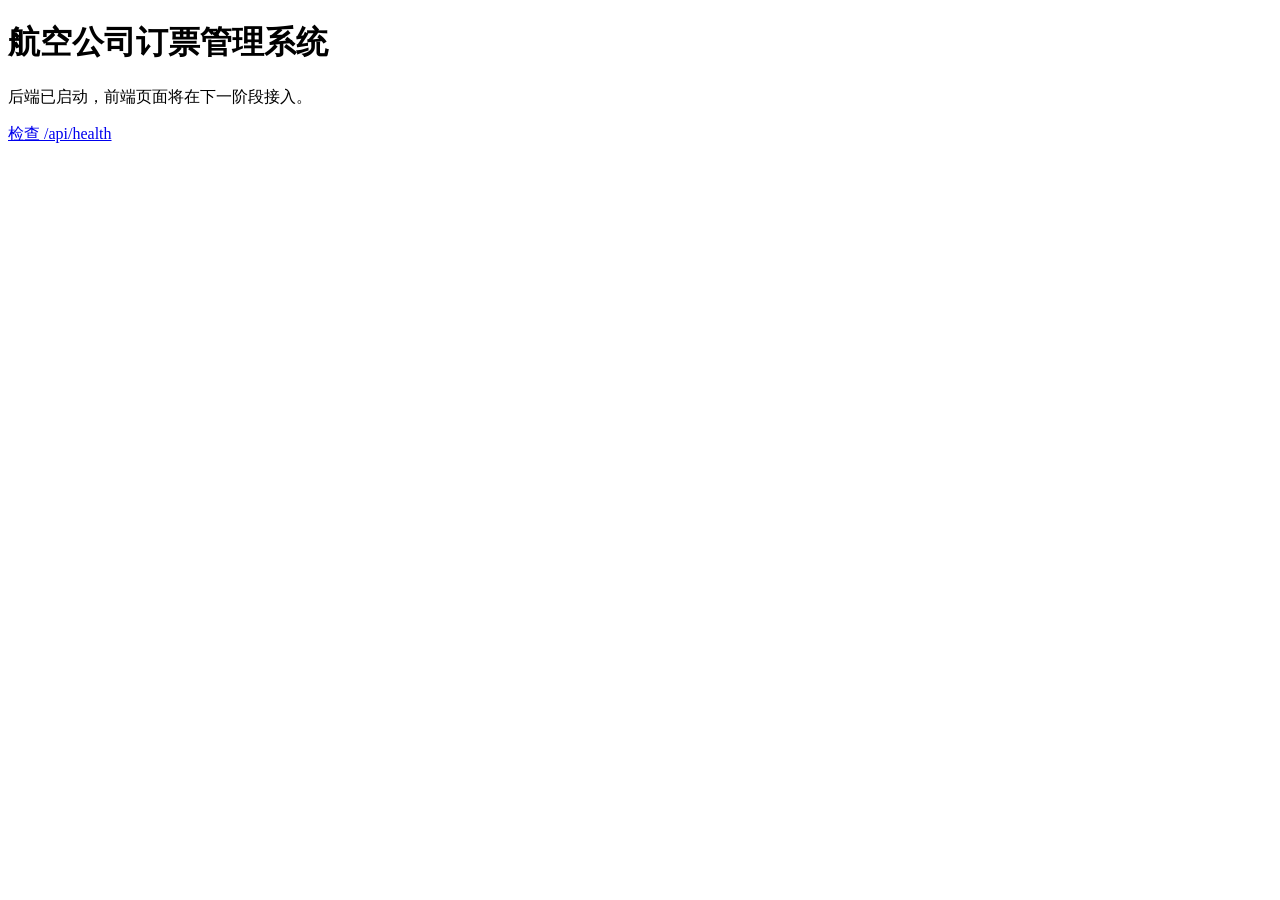
==== src/main/resources/static/index.html @ d00e2def "feat: add Spring Boot backend for flight booking system - Maven/Spring Boot 3.5.16 骨架与 Maven Wrapper" ====
<!DOCTYPE html>
<html lang="zh-CN">
<head>
    <meta charset="UTF-8">
    <meta name="viewport" content="width=device-width, initial-scale=1.0">
    <title>航空公司订票管理系统</title>
</head>
<body>
<h1>航空公司订票管理系统</h1>
<p>后端已启动，前端页面将在下一阶段接入。</p>
<p><a href="/api/health">检查 /api/health</a></p>
</body>
</html>
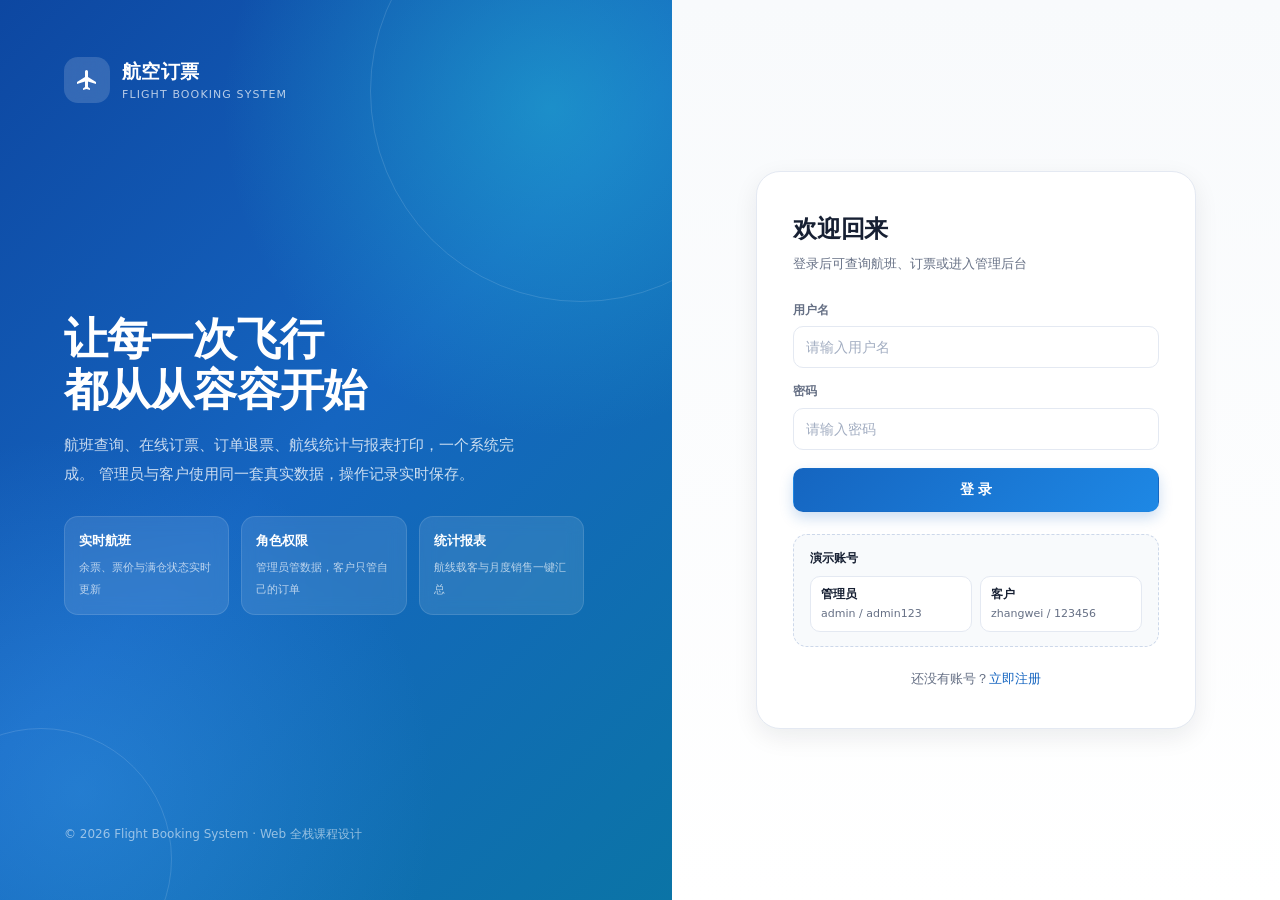
==== commit c3df8b44: "feat: add web frontend, docs and tests for flight booking system - 10 个 HTML 页面（8 个业务页面 + 登录/注册） - 原" ====
--- a/src/main/resources/static/index.html
+++ b/src/main/resources/static/index.html
@@ -3,11 +3,18 @@
 <head>
     <meta charset="UTF-8">
     <meta name="viewport" content="width=device-width, initial-scale=1.0">
+    <link rel="icon" type="image/svg+xml" href="favicon.svg">
     <title>航空公司订票管理系统</title>
+    <link rel="stylesheet" href="css/base.css">
 </head>
 <body>
-<h1>航空公司订票管理系统</h1>
-<p>后端已启动，前端页面将在下一阶段接入。</p>
-<p><a href="/api/health">检查 /api/health</a></p>
+<p class="muted" style="padding:24px">正在跳转…</p>
+<noscript>请启用 JavaScript 以使用系统。</noscript>
+<script type="module">
+    import { redirectHomeIfLoggedIn } from './js/auth.js';
+    if (!redirectHomeIfLoggedIn()) {
+        location.replace('login.html');
+    }
+</script>
 </body>
 </html>
--- a/src/main/resources/static/css/base.css
+++ b/src/main/resources/static/css/base.css
@@ -0,0 +1,477 @@
+:root {
+    --primary: #1565c0;
+    --primary-2: #1e88e5;
+    --primary-dark: #0d47a1;
+    --accent: #26c6da;
+    --bg: #f3f6fb;
+    --surface: #ffffff;
+    --surface-2: #f8fafc;
+    --text: #172033;
+    --muted: #667085;
+    --border: #e4e9f2;
+    --success: #12805c;
+    --success-bg: #e7f7f1;
+    --warning: #b54708;
+    --warning-bg: #fff4e5;
+    --danger: #c62828;
+    --danger-bg: #fdecec;
+    --info: #1565c0;
+    --info-bg: #e8f1fd;
+    --shadow-sm: 0 1px 2px rgba(16, 24, 40, .06);
+    --shadow: 0 8px 24px rgba(16, 24, 40, .08);
+    --shadow-lg: 0 20px 50px rgba(16, 24, 40, .16);
+    --radius-sm: 8px;
+    --radius: 14px;
+    --radius-lg: 20px;
+    --sidebar-w: 252px;
+    --topbar-h: 72px;
+    --font: "Microsoft YaHei", "PingFang SC", "Segoe UI", system-ui, -apple-system, sans-serif;
+}
+
+* {
+    box-sizing: border-box;
+}
+
+html, body {
+    margin: 0;
+    padding: 0;
+}
+
+body {
+    font-family: var(--font);
+    color: var(--text);
+    background: var(--bg);
+    font-size: 14px;
+    line-height: 1.6;
+    -webkit-font-smoothing: antialiased;
+}
+
+a {
+    color: var(--primary);
+    text-decoration: none;
+}
+
+a:hover {
+    color: var(--primary-dark);
+}
+
+button, input, select, textarea {
+    font: inherit;
+}
+
+h1, h2, h3, h4 {
+    margin: 0;
+    font-weight: 700;
+    letter-spacing: -.01em;
+}
+
+p {
+    margin: 0;
+}
+
+ul {
+    margin: 0;
+    padding: 0;
+    list-style: none;
+}
+
+img, svg {
+    display: block;
+}
+
+/* ── 应用布局 ───────────────────────────────────────────── */
+.layout {
+    min-height: 100vh;
+}
+
+.sidebar {
+    position: fixed;
+    inset: 0 auto 0 0;
+    width: var(--sidebar-w);
+    z-index: 50;
+    display: flex;
+    flex-direction: column;
+    padding: 22px 16px 16px;
+    background: linear-gradient(180deg, #0c1f3a 0%, #0a1729 100%);
+    color: #c7d2e2;
+    transition: transform .25s ease;
+}
+
+.main-wrap {
+    margin-left: var(--sidebar-w);
+    width: calc(100% - var(--sidebar-w));
+    min-height: 100vh;
+    display: flex;
+    flex-direction: column;
+}
+
+.topbar {
+    height: var(--topbar-h);
+    position: sticky;
+    top: 0;
+    z-index: 30;
+    display: flex;
+    align-items: center;
+    gap: 16px;
+    padding: 0 28px;
+    background: rgba(255, 255, 255, .9);
+    backdrop-filter: blur(12px);
+    border-bottom: 1px solid var(--border);
+    transition: box-shadow .2s ease;
+}
+
+.topbar.scrolled {
+    box-shadow: 0 6px 24px rgba(16, 24, 40, .08);
+}
+
+.page {
+    padding: 26px 28px 48px;
+    width: 100%;
+    max-width: 1500px;
+    margin: 0 auto;
+    flex: 1;
+}
+
+/* ── 侧边栏 ─────────────────────────────────────────────── */
+.brand {
+    display: flex;
+    align-items: center;
+    gap: 12px;
+    padding: 0 10px 22px;
+    color: #fff;
+}
+
+.brand-mark {
+    width: 42px;
+    height: 42px;
+    border-radius: 13px;
+    background: linear-gradient(135deg, #1e88e5, #26c6da);
+    display: grid;
+    place-items: center;
+    box-shadow: 0 8px 20px rgba(30, 136, 229, .35);
+    flex: 0 0 auto;
+}
+
+.brand-mark svg {
+    width: 23px;
+    height: 23px;
+    fill: #fff;
+}
+
+.brand-name {
+    font-size: 17px;
+    font-weight: 800;
+    letter-spacing: .02em;
+    line-height: 1.25;
+}
+
+.brand-sub {
+    font-size: 11px;
+    color: #8fa6c6;
+    letter-spacing: .08em;
+}
+
+.nav {
+    flex: 1;
+    overflow-y: auto;
+    padding-bottom: 12px;
+}
+
+.nav-section-title {
+    font-size: 11px;
+    letter-spacing: .12em;
+    text-transform: uppercase;
+    color: #6982a6;
+    padding: 14px 12px 6px;
+}
+
+.nav-item {
+    display: flex;
+    align-items: center;
+    gap: 12px;
+    padding: 10px 12px;
+    border-radius: 10px;
+    color: #b9c7dd;
+    cursor: pointer;
+    transition: background .18s, color .18s;
+    font-size: 14px;
+    margin-bottom: 2px;
+}
+
+.nav-item:hover {
+    background: rgba(255, 255, 255, .07);
+    color: #fff;
+}
+
+.nav-item.active {
+    background: linear-gradient(90deg, rgba(30, 136, 229, .3), rgba(38, 198, 218, .1));
+    color: #fff;
+    box-shadow: inset 3px 0 0 #42a5f5;
+}
+
+.nav-item svg {
+    width: 18px;
+    height: 18px;
+    opacity: .88;
+    flex: 0 0 auto;
+}
+
+.nav-divider {
+    height: 1px;
+    background: rgba(255, 255, 255, .08);
+    margin: 12px 10px;
+}
+
+.sidebar-footer {
+    border-top: 1px solid rgba(255, 255, 255, .08);
+    padding: 14px 6px 4px;
+    display: flex;
+    align-items: center;
+    gap: 10px;
+}
+
+.user-avatar {
+    width: 38px;
+    height: 38px;
+    border-radius: 12px;
+    display: grid;
+    place-items: center;
+    background: linear-gradient(135deg, #2d6cdf, #26c6da);
+    color: #fff;
+    font-weight: 800;
+    flex: 0 0 auto;
+}
+
+.user-meta {
+    min-width: 0;
+    flex: 1;
+}
+
+.user-meta strong {
+    display: block;
+    color: #fff;
+    font-size: 13px;
+    white-space: nowrap;
+    overflow: hidden;
+    text-overflow: ellipsis;
+}
+
+.user-meta span {
+    display: block;
+    color: #8fa6c6;
+    font-size: 11px;
+}
+
+.sidebar-overlay {
+    position: fixed;
+    inset: 0;
+    background: rgba(8, 15, 30, .5);
+    z-index: 45;
+    opacity: 0;
+    pointer-events: none;
+    transition: opacity .2s;
+}
+
+/* ── 顶栏 ───────────────────────────────────────────────── */
+.topbar-left {
+    display: flex;
+    align-items: center;
+    gap: 14px;
+    min-width: 0;
+    flex: 1;
+}
+
+.topbar-title h1 {
+    font-size: 18px;
+    line-height: 1.3;
+}
+
+.topbar-title p {
+    font-size: 12px;
+    color: var(--muted);
+    white-space: nowrap;
+    overflow: hidden;
+    text-overflow: ellipsis;
+}
+
+.topbar-right {
+    display: flex;
+    align-items: center;
+    gap: 14px;
+    flex: 0 0 auto;
+}
+
+.topbar-date {
+    font-size: 12px;
+    color: var(--muted);
+}
+
+.user-chip {
+    display: flex;
+    align-items: center;
+    gap: 8px;
+    padding: 5px 10px 5px 5px;
+    border: 1px solid var(--border);
+    border-radius: 999px;
+    background: #fff;
+    font-size: 12px;
+}
+
+.user-chip .user-avatar {
+    width: 28px;
+    height: 28px;
+    border-radius: 50%;
+    font-size: 12px;
+}
+
+.menu-toggle {
+    display: none;
+    width: 40px;
+    height: 40px;
+    border: 1px solid var(--border);
+    border-radius: 10px;
+    background: #fff;
+    color: var(--text);
+    cursor: pointer;
+    align-items: center;
+    justify-content: center;
+}
+
+/* ── 通用文字/间距 ─────────────────────────────────────── */
+.muted {
+    color: var(--muted);
+}
+
+.small {
+    font-size: 12px;
+}
+
+.strong {
+    font-weight: 700;
+}
+
+.text-right {
+    text-align: right;
+}
+
+.text-center {
+    text-align: center;
+}
+
+.nowrap {
+    white-space: nowrap;
+}
+
+.mt-0 { margin-top: 0; }
+.mt-1 { margin-top: 8px; }
+.mt-2 { margin-top: 16px; }
+.mt-3 { margin-top: 24px; }
+.mb-1 { margin-bottom: 8px; }
+.mb-2 { margin-bottom: 16px; }
+.mb-3 { margin-bottom: 24px; }
+
+.flex {
+    display: flex;
+}
+
+.flex-between {
+    display: flex;
+    align-items: center;
+    justify-content: space-between;
+    gap: 12px;
+}
+
+.flex-center {
+    display: flex;
+    align-items: center;
+    gap: 8px;
+}
+
+.gap-1 { gap: 8px; }
+.gap-2 { gap: 16px; }
+.gap-3 { gap: 24px; }
+
+.grid-2 {
+    display: grid;
+    grid-template-columns: repeat(2, minmax(0, 1fr));
+    gap: 16px;
+}
+
+.grid-3 {
+    display: grid;
+    grid-template-columns: repeat(3, minmax(0, 1fr));
+    gap: 16px;
+}
+
+.grid-4 {
+    display: grid;
+    grid-template-columns: repeat(4, minmax(0, 1fr));
+    gap: 16px;
+}
+
+.hidden {
+    display: none !important;
+}
+
+/* ── 响应式 ─────────────────────────────────────────────── */
+@media (max-width: 1100px) {
+    .grid-4 {
+        grid-template-columns: repeat(2, minmax(0, 1fr));
+    }
+}
+
+@media (max-width: 860px) {
+    .sidebar {
+        transform: translateX(-100%);
+        box-shadow: var(--shadow-lg);
+    }
+
+    body.sidebar-open .sidebar {
+        transform: translateX(0);
+    }
+
+    body.sidebar-open .sidebar-overlay {
+        opacity: 1;
+        pointer-events: auto;
+    }
+
+    .main-wrap {
+        margin-left: 0;
+        width: 100%;
+    }
+
+    .menu-toggle {
+        display: inline-flex;
+    }
+
+    .topbar {
+        height: 64px;
+        padding: 0 16px;
+    }
+
+    .topbar-date {
+        display: none;
+    }
+
+    .page {
+        padding: 18px 16px 40px;
+    }
+
+    .grid-2, .grid-3 {
+        grid-template-columns: 1fr;
+    }
+}
+
+@media (max-width: 560px) {
+    .topbar-title p {
+        display: none;
+    }
+
+    .user-chip .user-name {
+        display: none;
+    }
+
+    .grid-4 {
+        grid-template-columns: 1fr;
+    }
+}
